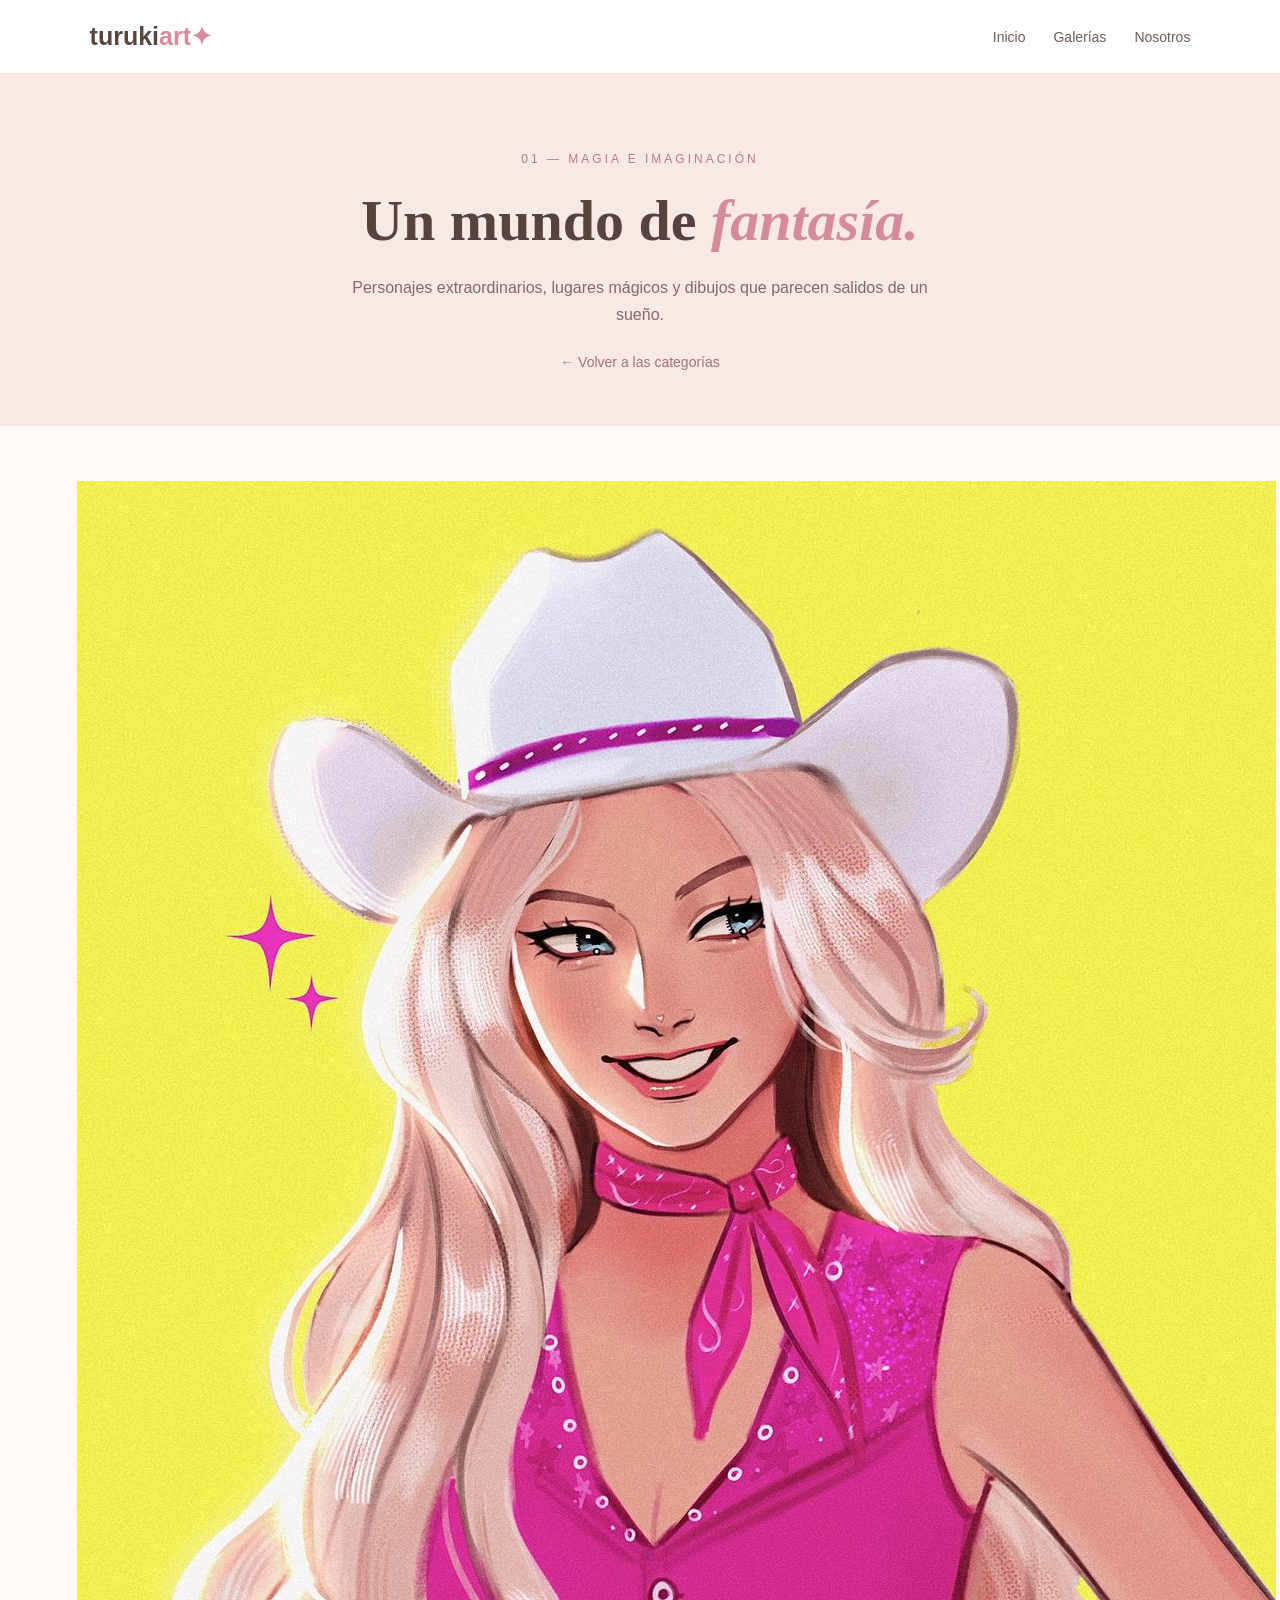
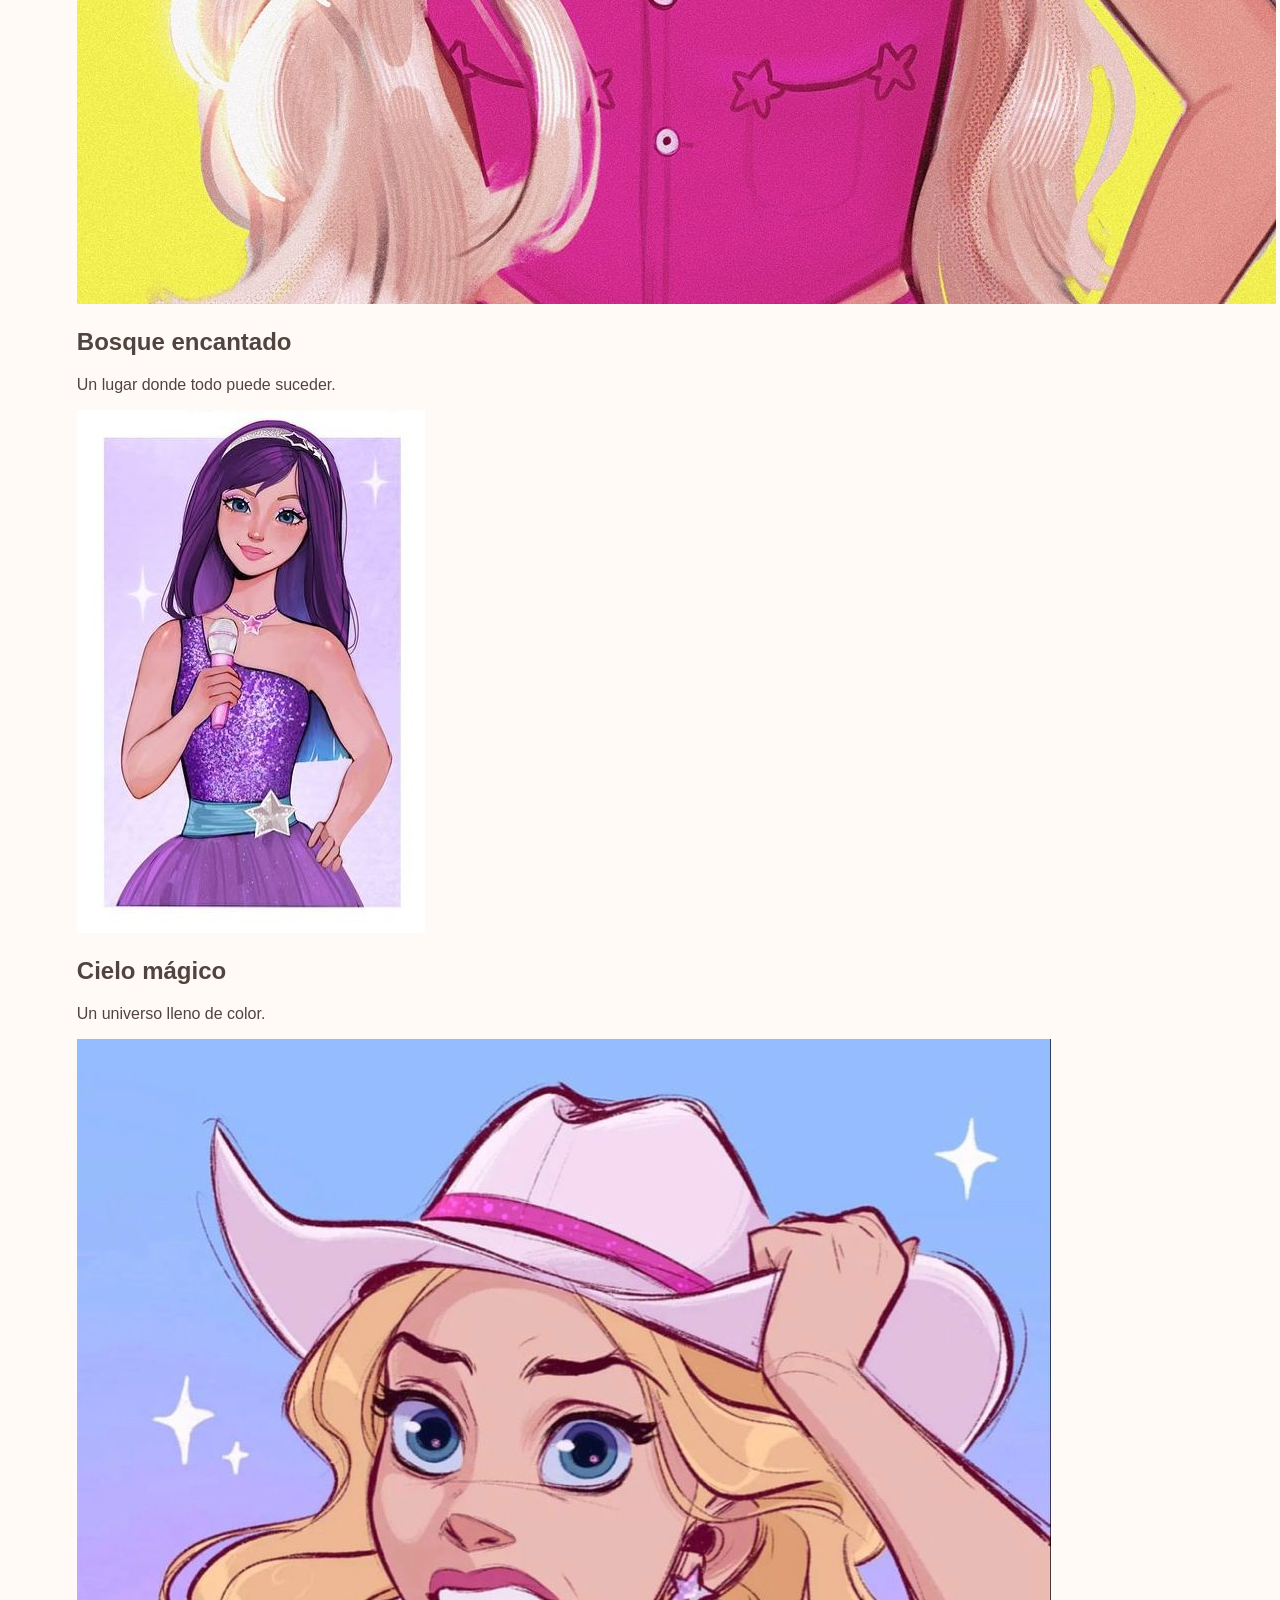
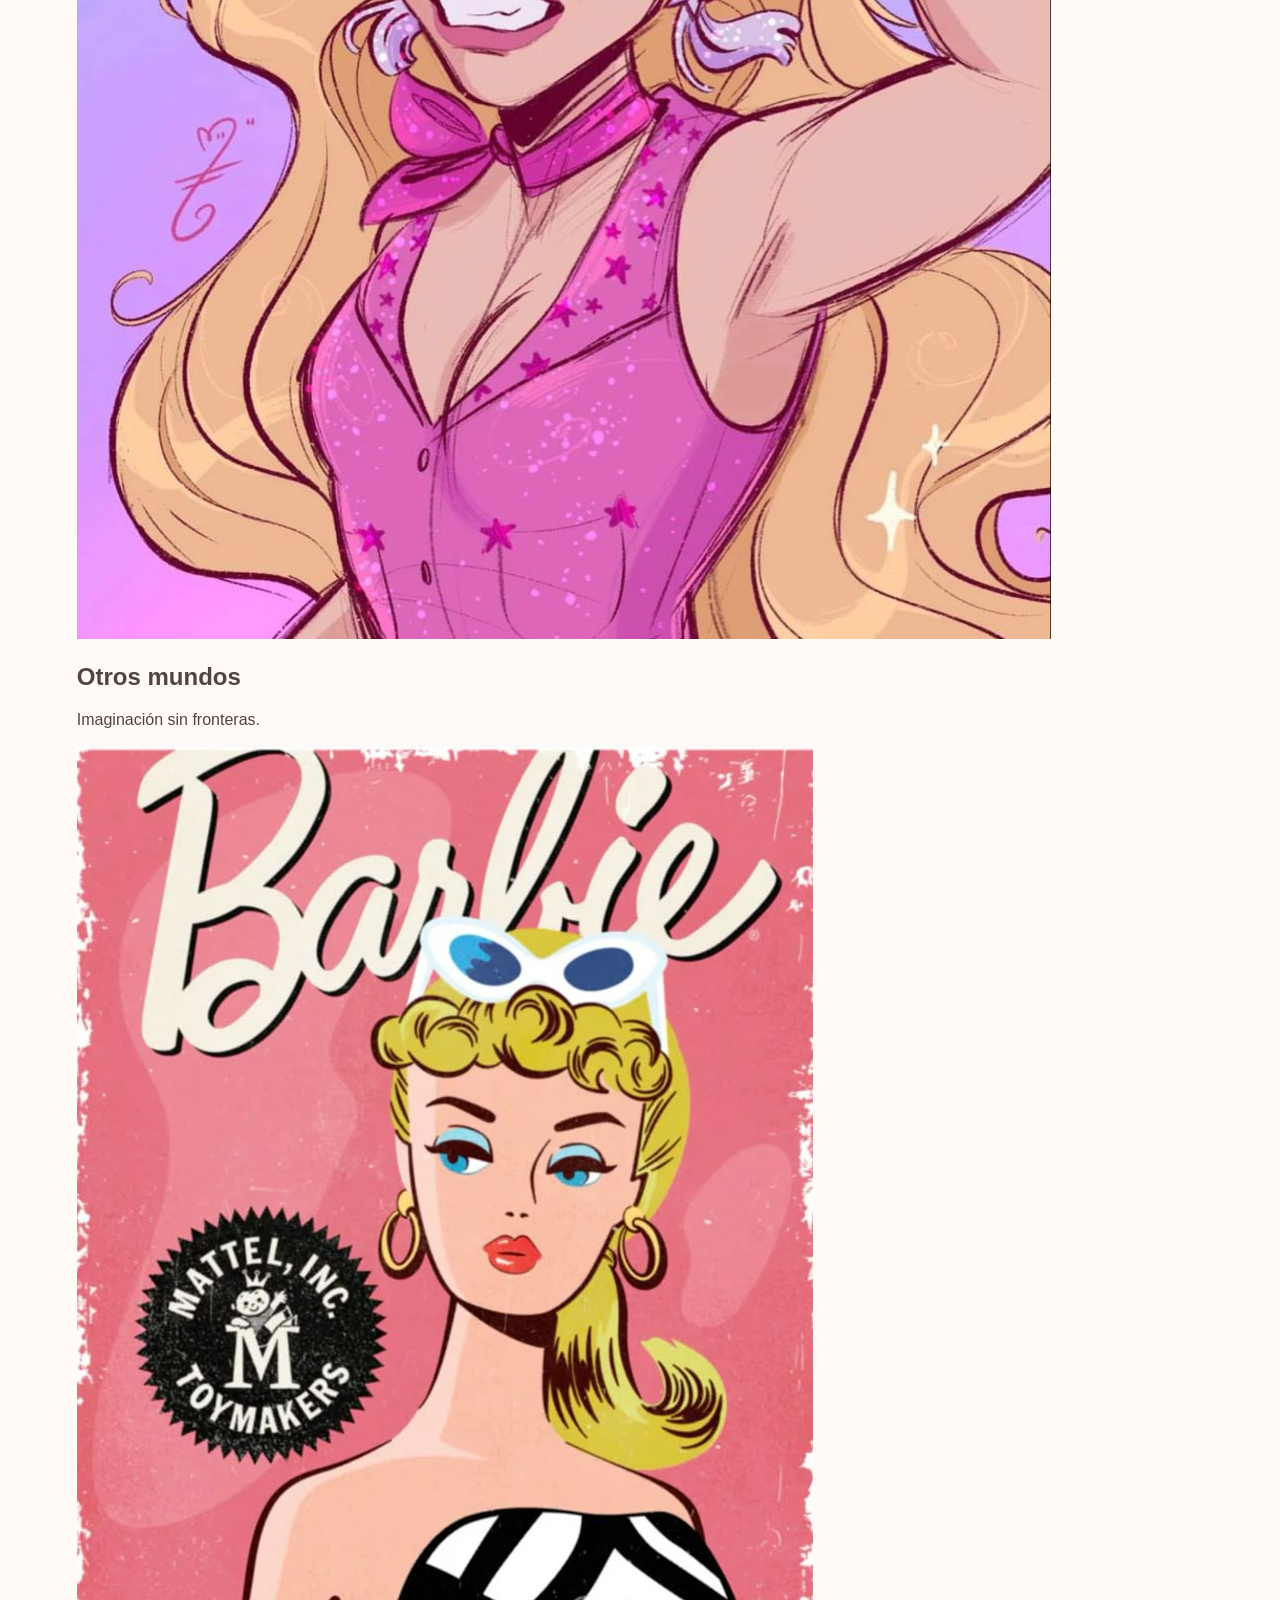
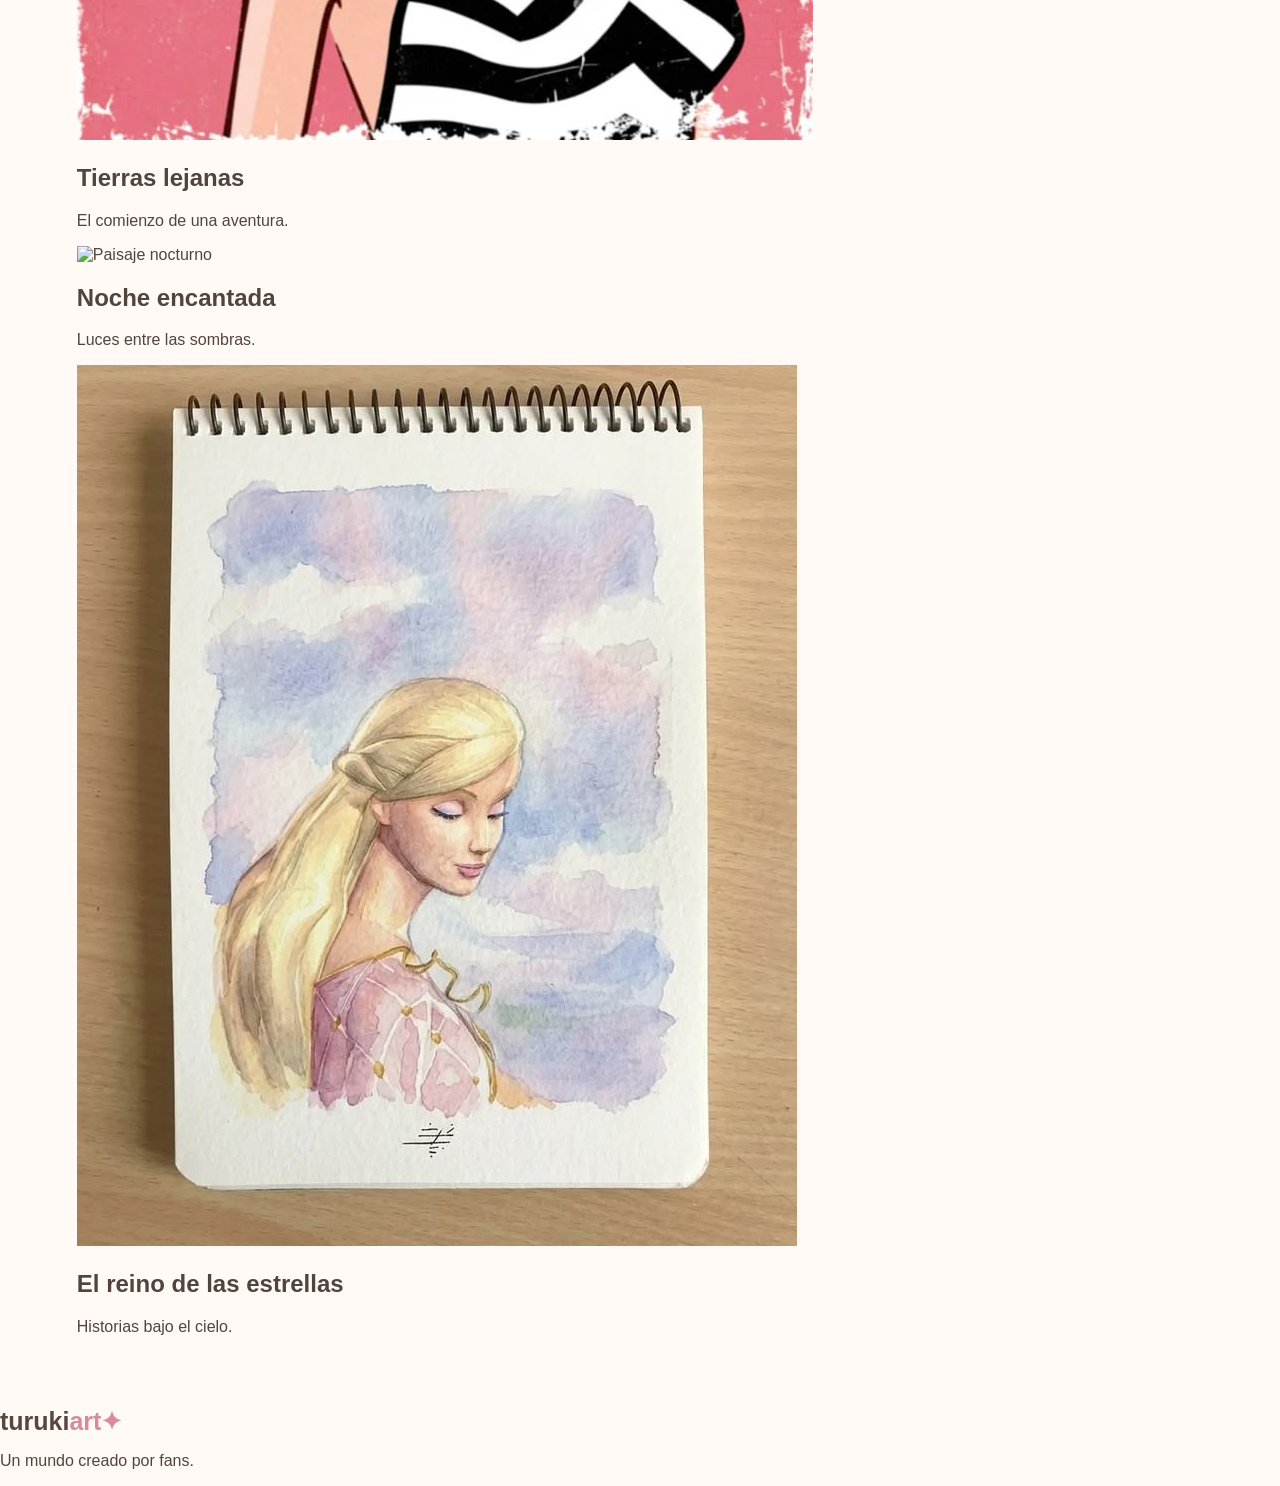
==== trabajo final/barbie.html @ a03d7daf "Add files via upload" ====
<!DOCTYPE html>
<html lang="es">
<head>
  <meta charset="UTF-8">
  <meta name="viewport" content="width=device-width, initial-scale=1.0">
  <title>Avatar | TurukiArt</title>
  <link rel="stylesheet" href="styli.css">
</head>
<body>
<header class="navbar">
  <a href="index.html" class="logo">turuki<span>art✦</span></a>
  <nav><a href="index.html">Inicio</a><a href="index.html#categorias">Galerías</a><a href="index.html#nosotros">Nosotros</a></nav>
</header>
<main>
  <section class="gallery-hero">
    <span class="tag">01 — MAGIA E IMAGINACIÓN</span>
    <h1>Un mundo de <span>fantasía.</span></h1>
    <p>Personajes extraordinarios, lugares mágicos y dibujos que parecen salidos de un sueño.</p>
    <a class="back-link" href="index.html#categorias">← Volver a las categorías</a>
  </section>
  <section class="section">
    <div class="gallery-grid">
      <article class="art-item"><img src="img/barbie2.jpg"><h2>Bosque encantado</h2><p>Un lugar donde todo puede suceder.</p></div></article>
      <article class="art-item"><img src="img/barbie3.jpg" alt="Cielo estrellado"><div class="art-caption"><h2>Cielo mágico</h2><p>Un universo lleno de color.</p></div></article>
      <article class="art-item"><img src="img/barbie5.jpg" alt="Nebulosa colorida"><div class="art-caption"><h2>Otros mundos</h2><p>Imaginación sin fronteras.</p></div></article>
      <article class="art-item"><img src="img/barbie4.jpg"><h2>Tierras lejanas</h2><p>El comienzo de una aventura.</p></div></article>
      <article class="art-item"><img src="img/barbie7.jpg" alt="Paisaje nocturno"><div class="art-caption"><h2>Noche encantada</h2><p>Luces entre las sombras.</p></div></article>
      <article class="art-item"><img src="img/barbie6.jpg" alt="Cielo nocturno"><div class="art-caption"><h2>El reino de las estrellas</h2><p>Historias bajo el cielo.</p></div></article>
    </div>
  </section>
</main>
<footer><a href="index.html" class="logo">turuki<span>art✦</span></a><p>Un mundo creado por fans.</p></footer>
</body>
</html>
---- trabajo final/styli.css ----
/* =================================
   SUBPÁGINAS - TURUKIART
   Estilo Pinterest / Galería
================================= */

body:has(.gallery-hero) {
    margin: 0;
    background: #fffaf5;
    color: #51443f;
    font-family: Arial, sans-serif;
}

/* BARRA DE NAVEGACIÓN */

.navbar {
    display: flex;
    justify-content: space-between;
    align-items: center;
    padding: 22px 7%;
    background: #fff;
    border-bottom: 1px solid #f0e5dc;
}

.navbar .logo,
footer .logo {
    color: #59463f;
    font-size: 25px;
    font-weight: bold;
    text-decoration: none;
}

.navbar .logo span,
footer .logo span {
    color: #d98b9e;
}

.navbar nav {
    display: flex;
    gap: 28px;
}

.navbar nav a {
    color: #705d55;
    text-decoration: none;
    font-size: 14px;
    transition: color .3s;
}

.navbar nav a:hover {
    color: #d98b9e;
}

/* PRESENTACIÓN DE LA CATEGORÍA */

.gallery-hero {
    padding: 75px 8% 55px;
    text-align: center;
    background: #f8e9e5;
}

.gallery-hero .tag {
    color: #b77b83;
    font-size: 12px;
    letter-spacing: 3px;
}

.gallery-hero h1 {
    color: #55433d;
    font-family: Georgia, serif;
    font-size: clamp(35px, 5vw, 58px);
    margin: 20px 0;
}

.gallery-hero h1 span {
    color: #d58b9c;
    font-style: italic;
}

.gallery-hero p {
    max-width: 600px;
    margin: 0 auto 25px;
    color: #806c64;
    line-height: 1.7;
}

.back-link {
    display: inline-block;
    color: #a96f7b;
    text-decoration: none;
    font-size: 14px;
}

.back-link:hover {
    text-decoration: underline;
}

/* SECCIÓN DE DIBUJOS */

.section {
    padding: 55px 6%;
}
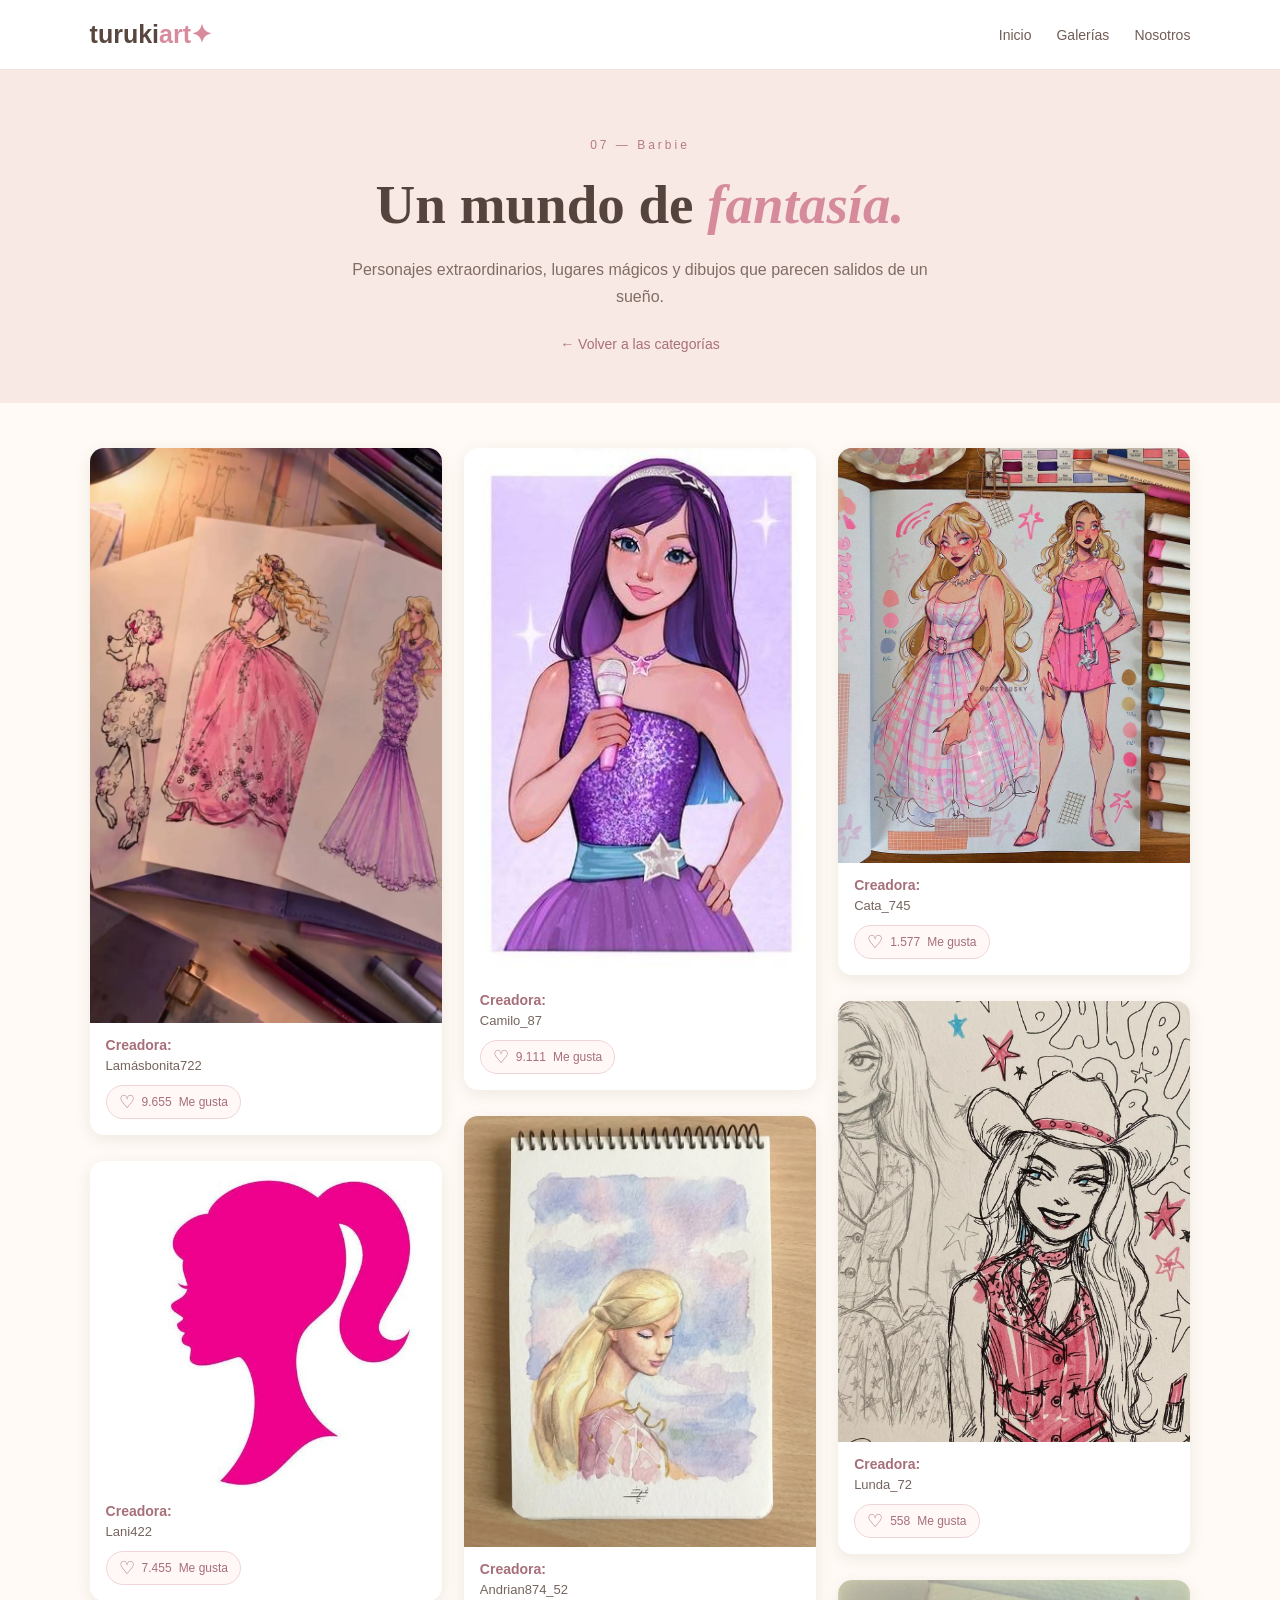
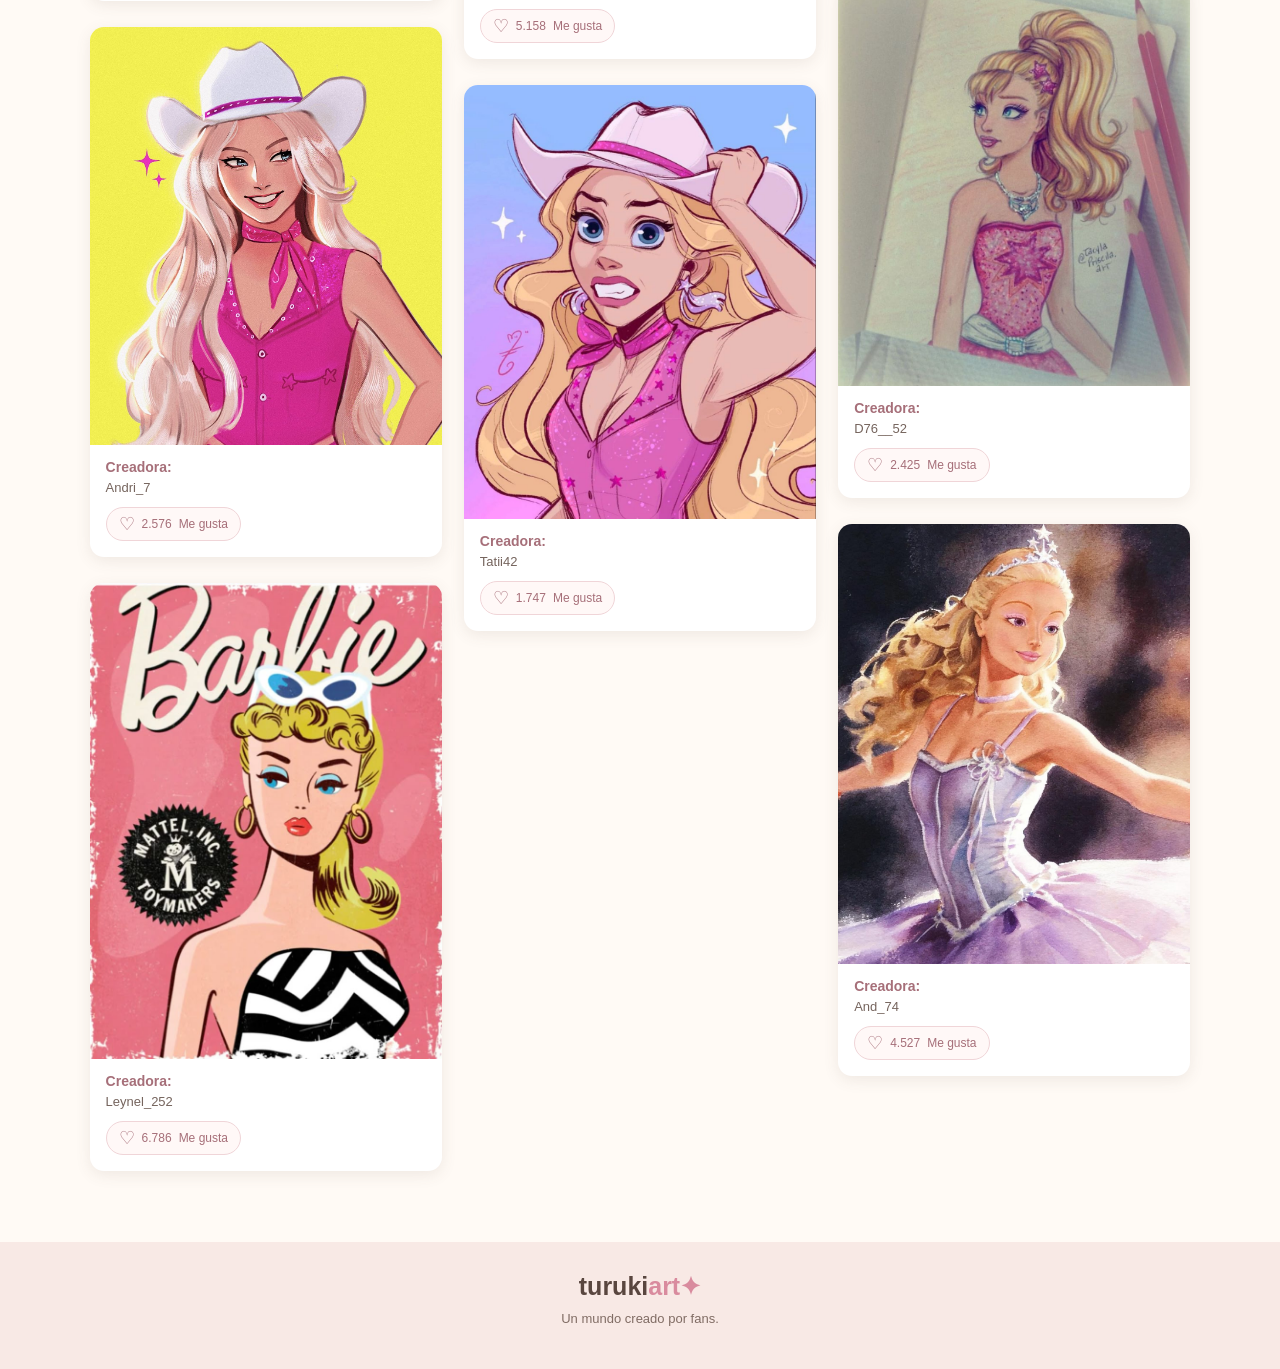
==== commit 070f11c8: "Add files via upload" ====
--- a/trabajo final/barbie.html
+++ b/trabajo final/barbie.html
@@ -1,34 +1,206 @@
 <!DOCTYPE html>
 <html lang="es">
 <head>
-  <meta charset="UTF-8">
-  <meta name="viewport" content="width=device-width, initial-scale=1.0">
-  <title>Avatar | TurukiArt</title>
-  <link rel="stylesheet" href="styli.css">
+    <meta charset="UTF-8">
+    <meta name="viewport" content="width=device-width, initial-scale=1.0">
+    <title>Barbie | TurukiArt</title>
+    <link rel="stylesheet" href="styli.css">
 </head>
+
 <body>
+
 <header class="navbar">
-  <a href="index.html" class="logo">turuki<span>art✦</span></a>
-  <nav><a href="index.html">Inicio</a><a href="index.html#categorias">Galerías</a><a href="index.html#nosotros">Nosotros</a></nav>
+    <a href="index.html" class="logo">turuki<span>art✦</span></a>
+
+    <nav>
+        <a href="index.html">Inicio</a>
+        <a href="index.html#galerias">Galerías</a>
+        <a href="index.html#sobre">Nosotros</a>
+    </nav>
 </header>
+
 <main>
-  <section class="gallery-hero">
-    <span class="tag">01 — MAGIA E IMAGINACIÓN</span>
-    <h1>Un mundo de <span>fantasía.</span></h1>
-    <p>Personajes extraordinarios, lugares mágicos y dibujos que parecen salidos de un sueño.</p>
-    <a class="back-link" href="index.html#categorias">← Volver a las categorías</a>
-  </section>
-  <section class="section">
-    <div class="gallery-grid">
-      <article class="art-item"><img src="img/barbie2.jpg"><h2>Bosque encantado</h2><p>Un lugar donde todo puede suceder.</p></div></article>
-      <article class="art-item"><img src="img/barbie3.jpg" alt="Cielo estrellado"><div class="art-caption"><h2>Cielo mágico</h2><p>Un universo lleno de color.</p></div></article>
-      <article class="art-item"><img src="img/barbie5.jpg" alt="Nebulosa colorida"><div class="art-caption"><h2>Otros mundos</h2><p>Imaginación sin fronteras.</p></div></article>
-      <article class="art-item"><img src="img/barbie4.jpg"><h2>Tierras lejanas</h2><p>El comienzo de una aventura.</p></div></article>
-      <article class="art-item"><img src="img/barbie7.jpg" alt="Paisaje nocturno"><div class="art-caption"><h2>Noche encantada</h2><p>Luces entre las sombras.</p></div></article>
-      <article class="art-item"><img src="img/barbie6.jpg" alt="Cielo nocturno"><div class="art-caption"><h2>El reino de las estrellas</h2><p>Historias bajo el cielo.</p></div></article>
-    </div>
-  </section>
+
+    <section class="gallery-hero">
+        <span class="tag">07 — Barbie</span>
+        <h1>Un mundo de <span>fantasía.</span></h1>
+        <p>Personajes extraordinarios, lugares mágicos y dibujos que parecen salidos de un sueño.</p>
+        <a class="back-link" href="index.html#galerias">← Volver a las categorías</a>
+    </section>
+
+    <section class="section">
+
+        <div class="gallery-grid">
+
+          <article class="art-item">
+                <img src="img/barbie.jpg" alt="Dibujo de digital circus">
+                <div class="art-caption">
+                    <h2>Creadora:</h2>
+                    <p>Lamásbonita722</p>
+                    <button class="like-button" type="button" aria-pressed="false">
+                        <span class="heart">♡</span>
+                        <span class="like-count">9.655</span>
+                        <span>Me gusta</span>
+                    </button>
+                </div>
+            </article>
+
+            <article class="art-item">
+                <img src="img/barbie1.jpg" alt="Dibujo de digital circus">
+                <div class="art-caption">
+                    <h2>Creadora:</h2>
+                    <p>Lani422</p>
+                    <button class="like-button" type="button" aria-pressed="false">
+                        <span class="heart">♡</span>
+                        <span class="like-count">7.455</span>
+                        <span>Me gusta</span>
+                    </button>
+                </div>
+            </article>
+
+            <article class="art-item">
+                <img src="img/barbie2.jpg" alt="Dibujo de digital circus">
+                <div class="art-caption">
+                    <h2>Creadora:</h2>
+                    <p>Andri_7</p>
+                    <button class="like-button" type="button" aria-pressed="false">
+                        <span class="heart">♡</span>
+                        <span class="like-count">2.576</span>
+                        <span>Me gusta</span>
+                    </button>
+                </div>
+            </article>
+
+            <article class="art-item">
+                <img src="img/barbie4.jpg" alt="Dibujo de digital circus">
+                <div class="art-caption">
+                    <h2>Creadora:</h2>
+                    <p>Leynel_252</p>
+                    <button class="like-button" type="button" aria-pressed="false">
+                        <span class="heart">♡</span>
+                        <span class="like-count">6.786</span>
+                        <span>Me gusta</span>
+                    </button>
+                </div>
+            </article>
+
+            <article class="art-item">
+                <img src="img/barbie3.jpg" alt="Dibujo de digital circus">
+                <div class="art-caption">
+                    <h2>Creadora:</h2>
+                    <p>Camilo_87</p>
+                    <button class="like-button" type="button" aria-pressed="false">
+                        <span class="heart">♡</span>
+                        <span class="like-count">9.111</span>
+                        <span>Me gusta</span>
+                    </button>
+                </div>
+            </article>
+
+            <article class="art-item">
+                <img src="img/barbie6.jpg" alt="Dibujo de digital circus">
+                <div class="art-caption">
+                    <h2>Creadora:</h2>
+                    <p>Andrian874_52</p>
+                    <button class="like-button" type="button" aria-pressed="false">
+                        <span class="heart">♡</span>
+                        <span class="like-count">5.158</span>
+                        <span>Me gusta</span>
+                    </button>
+                </div>
+            </article>
+
+            <article class="art-item">
+                <img src="img/barbie5.jpg" alt="Dibujo de digital circus">
+                <div class="art-caption">
+                    <h2>Creadora:</h2>
+                    <p>Tatii42</p>
+                    <button class="like-button" type="button" aria-pressed="false">
+                        <span class="heart">♡</span>
+                        <span class="like-count">1.747</span>
+                        <span>Me gusta</span>
+                    </button>
+                </div>
+            </article>
+
+            <article class="art-item">
+                <img src="img/barbie7.jpg" alt="Dibujo de digital circus">
+                <div class="art-caption">
+                    <h2>Creadora:</h2>
+                    <p>Cata_745</p>
+                    <button class="like-button" type="button" aria-pressed="false">
+                        <span class="heart">♡</span>
+                        <span class="like-count">1.577</span>
+                        <span>Me gusta</span>
+                    </button>
+                </div>
+            </article>
+
+            <article class="art-item">
+                <img src="img/barbie8.jpg" alt="Dibujo de digital circus">
+                <div class="art-caption">
+                    <h2>Creadora:</h2>
+                    <p>Lunda_72</p>
+                    <button class="like-button" type="button" aria-pressed="false">
+                        <span class="heart">♡</span>
+                        <span class="like-count">558</span>
+                        <span>Me gusta</span>
+                    </button>
+                </div>
+            </article>
+
+            <article class="art-item">
+                <img src="img/barbie9.jpg" alt="Dibujo de digital circus">
+                <div class="art-caption">
+                    <h2>Creadora:</h2>
+                    <p>D76__52</p>
+                    <button class="like-button" type="button" aria-pressed="false">
+                        <span class="heart">♡</span>
+                        <span class="like-count">2.425</span>
+                        <span>Me gusta</span>
+                    </button>
+                </div>
+            </article>
+
+            <article class="art-item">
+                <img src="img/barbie10.jpg" alt="Dibujo de digital circus">
+                <div class="art-caption">
+                    <h2>Creadora:</h2>
+                    <p>And_74</p>
+                    <button class="like-button" type="button" aria-pressed="false">
+                        <span class="heart">♡</span>
+                        <span class="like-count">4.527</span>
+                        <span>Me gusta</span>
+                    </button>
+                </div>
+            </article>
+
+        </div>
+    </section>
+
 </main>
-<footer><a href="index.html" class="logo">turuki<span>art✦</span></a><p>Un mundo creado por fans.</p></footer>
+
+<footer>
+    <a href="index.html" class="logo">turuki<span>art✦</span></a>
+    <p>Un mundo creado por fans.</p>
+</footer>
+
+<script>
+    document.querySelectorAll(".like-button").forEach(function(button) {
+        button.addEventListener("click", function() {
+            const liked = button.getAttribute("aria-pressed") === "true";
+            const heart = button.querySelector(".heart");
+            const count = button.querySelector(".like-count");
+
+            button.setAttribute("aria-pressed", !liked);
+            heart.textContent = liked ? "♡" : "♥";
+            count.textContent = liked ? "456" : "457";
+            button.classList.toggle("liked", !liked);
+        });
+    });
+</script>
+
 </body>
-</html>+</html>
+
+
--- a/trabajo final/styli.css
+++ b/trabajo final/styli.css
@@ -1,60 +1,61 @@
 
-/* =================================
-   SUBPÁGINAS - TURUKIART
-   Estilo Pinterest / Galería
-================================= */
-
-body:has(.gallery-hero) {
+/* =====================================
+   TURUKIART — GALERÍA AVATAR
+   Estilo scrapbook y Pinterest
+===================================== */
+
+* {
+    box-sizing: border-box;
+}
+
+body {
     margin: 0;
     background: #fffaf5;
     color: #51443f;
     font-family: Arial, sans-serif;
 }
 
-/* BARRA DE NAVEGACIÓN */
+/* NAVEGACIÓN */
 
 .navbar {
     display: flex;
     justify-content: space-between;
     align-items: center;
-    padding: 22px 7%;
+    padding: 20px 7%;
     background: #fff;
     border-bottom: 1px solid #f0e5dc;
 }
 
-.navbar .logo,
-footer .logo {
+.logo {
     color: #59463f;
     font-size: 25px;
     font-weight: bold;
     text-decoration: none;
 }
 
-.navbar .logo span,
-footer .logo span {
+.logo span {
     color: #d98b9e;
 }
 
 .navbar nav {
     display: flex;
-    gap: 28px;
+    gap: 25px;
 }
 
 .navbar nav a {
     color: #705d55;
     text-decoration: none;
     font-size: 14px;
-    transition: color .3s;
 }
 
 .navbar nav a:hover {
     color: #d98b9e;
 }
 
-/* PRESENTACIÓN DE LA CATEGORÍA */
+/* ENCABEZADO */
 
 .gallery-hero {
-    padding: 75px 8% 55px;
+    padding: 65px 8% 50px;
     text-align: center;
     background: #f8e9e5;
 }
@@ -68,7 +69,7 @@
 .gallery-hero h1 {
     color: #55433d;
     font-family: Georgia, serif;
-    font-size: clamp(35px, 5vw, 58px);
+    font-size: clamp(35px, 5vw, 55px);
     margin: 20px 0;
 }
 
@@ -85,19 +86,146 @@
 }
 
 .back-link {
-    display: inline-block;
     color: #a96f7b;
     text-decoration: none;
     font-size: 14px;
 }
 
-.back-link:hover {
-    text-decoration: underline;
-}
-
-/* SECCIÓN DE DIBUJOS */
+/* GALERÍA */
 
 .section {
-    padding: 55px 6%;
-}
-
+    padding: 45px 7%;
+}
+
+.gallery-grid {
+    columns: 3 220px;
+    column-gap: 22px;
+    width: 100%;
+}
+
+.art-item {
+    display: inline-block;
+    width: 100%;
+    margin: 0 0 22px;
+    background: #fff;
+    border-radius: 14px;
+    overflow: hidden;
+    break-inside: avoid;
+    box-shadow: 0 4px 15px rgba(100, 75, 65, .10);
+    transition: transform .25s, box-shadow .25s;
+}
+
+.art-item:hover {
+    transform: translateY(-4px);
+    box-shadow: 0 8px 20px rgba(100, 75, 65, .15);
+}
+
+/* IMÁGENES */
+
+.art-item img {
+    display: block;
+    width: 100%;
+    height: auto;
+    object-fit: contain;
+}
+
+/* INFORMACIÓN */
+
+.art-caption {
+    padding: 14px 16px 16px;
+}
+
+.art-caption h2 {
+    color: #a66f79;
+    font-size: 14px;
+    margin: 0 0 5px;
+}
+
+.art-caption p {
+    color: #75645d;
+    font-size: 13px;
+    margin: 0 0 12px;
+}
+
+/* BOTÓN ME GUSTA */
+
+.like-button {
+    display: inline-flex;
+    align-items: center;
+    gap: 7px;
+    padding: 7px 12px;
+    border: 1px solid #f0d5d8;
+    border-radius: 20px;
+    background: #fff8f7;
+    color: #a66f79;
+    font-size: 12px;
+    cursor: pointer;
+    transition: .2s;
+}
+
+.like-button:hover {
+    background: #fbe9eb;
+}
+
+.like-button .heart {
+    font-size: 18px;
+    line-height: 1;
+}
+
+.like-button.liked {
+    background: #f9e1e5;
+    color: #c75f78;
+    border-color: #e9b9c4;
+}
+
+/* PIE DE PÁGINA */
+
+footer {
+    padding: 30px 7%;
+    text-align: center;
+    background: #f8e9e5;
+}
+
+footer p {
+    color: #806c64;
+    font-size: 13px;
+    margin-top: 10px;
+}
+
+/* TABLET */
+
+@media (max-width: 850px) {
+    .gallery-grid {
+        columns: 2 200px;
+    }
+}
+
+/* CELULAR */
+
+@media (max-width: 550px) {
+    .navbar {
+        flex-direction: column;
+        gap: 17px;
+    }
+
+    .navbar nav {
+        gap: 15px;
+    }
+
+    .gallery-hero {
+        padding: 45px 6%;
+    }
+
+    .section {
+        padding: 30px 5%;
+    }
+
+    .gallery-grid {
+        columns: 2 130px;
+        column-gap: 12px;
+    }
+
+    .art-item {
+        margin-bottom: 14px;
+    }
+}
